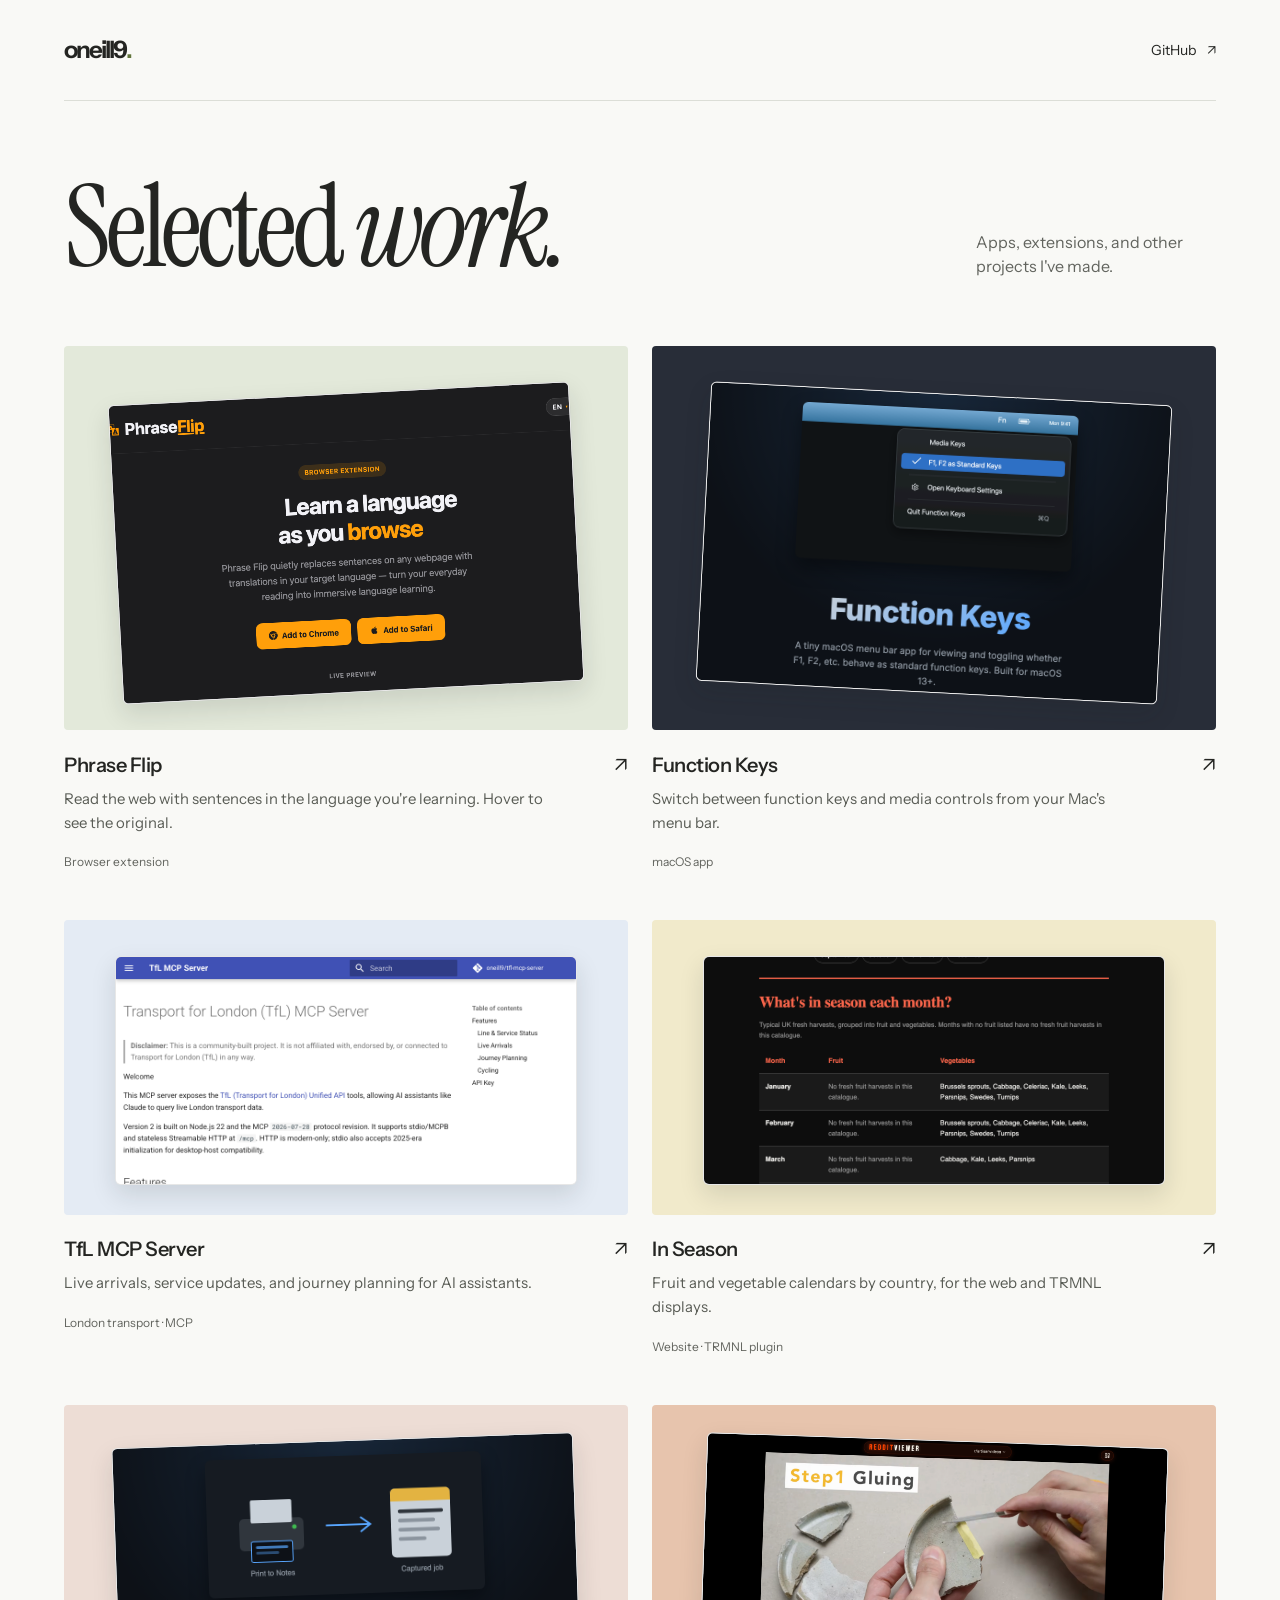
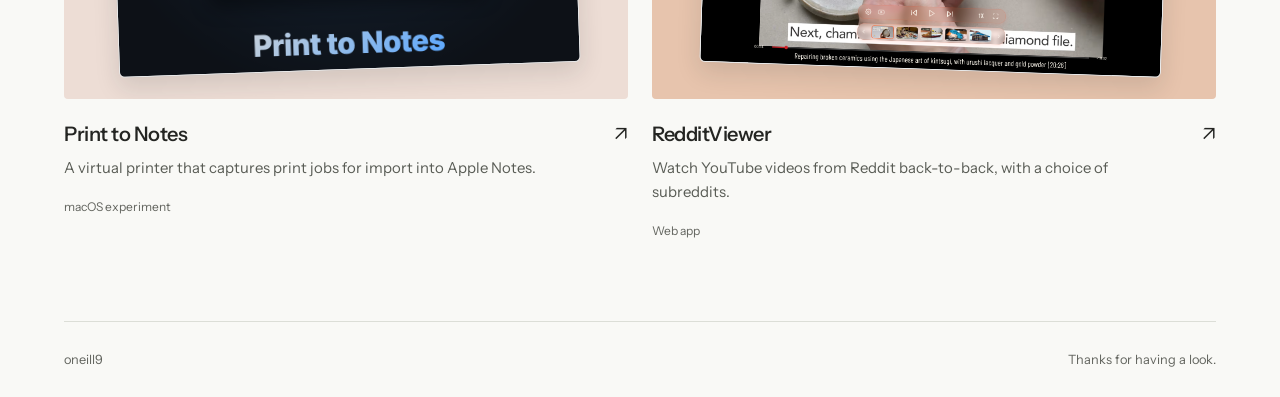
==== index.html @ 3490e756 "Show loaded pottery video in RedditViewer thumbnail" ====
<!DOCTYPE html>
<html lang="en">
<head>
    <meta charset="UTF-8">
    <meta name="viewport" content="width=device-width, initial-scale=1.0">
    <title>oneill9 | Selected work</title>
    <meta name="description" content="Apps, extensions, and other projects by oneill9. Phrase Flip, Function Keys, TfL MCP Server, In Season, Print to Notes, and RedditViewer.">
    <link rel="canonical" href="https://oneill9.github.io/">
    <meta property="og:title" content="oneill9 | Selected work">
    <meta property="og:description" content="Apps, extensions, and other projects I've made.">
    <meta property="og:type" content="website">
    <meta property="og:url" content="https://oneill9.github.io/">
    <link rel="preload" href="assets/fonts/InstrumentSerif-Regular.woff2" as="font" type="font/woff2" crossorigin>
    <link rel="preload" href="assets/fonts/InstrumentSans.woff2" as="font" type="font/woff2" crossorigin>
    <link rel="stylesheet" href="styles.css?v=reddit-kintsugi">
</head>
<body>
    <a class="skip-link" href="#work">Skip to projects</a>
    <div class="page">
        <header class="masthead">
            <span class="wordmark">oneill9<span class="wordmark-dot" aria-hidden="true">.</span></span>
            <a href="https://github.com/oneill9">GitHub <span aria-hidden="true">↗</span></a>
        </header>
        <main>
            <div class="intro">
                <h1>Selected <em>work.</em></h1>
                <p>Apps, extensions, and other projects I've made.</p>
            </div>
            <section class="projects" id="work" aria-label="Projects">
                <article class="project phrase-flip">
                    <a class="project-link" href="https://phraseflip.com/">
                        <div class="artwork phrase-art" aria-hidden="true">
                            <div class="preview-window"><img src="assets/previews/phrase-flip.png" alt="" width="1000" height="570" loading="eager" decoding="async"></div>
                        </div>
                        <div class="project-info">
                            <div class="project-title"><h2>Phrase Flip</h2><span class="visit-arrow" aria-hidden="true">↗</span></div>
                            <p>Read the web with sentences in the language you're learning. Hover to see the original.</p>
                            <span class="project-type">Browser extension</span>
                        </div>
                    </a>
                </article>
                <article class="project function-keys">
                    <a class="project-link" href="https://oneill9.github.io/function-keys/">
                        <div class="artwork keys-art" aria-hidden="true">
                            <div class="preview-window"><img src="assets/previews/function-keys.png" alt="" width="1000" height="680" loading="eager" decoding="async"></div>
                        </div>
                        <div class="project-info">
                            <div class="project-title"><h2>Function Keys</h2><span class="visit-arrow" aria-hidden="true">↗</span></div>
                            <p>Switch between function keys and media controls from your Mac's menu bar.</p>
                            <span class="project-type">macOS app</span>
                        </div>
                    </a>
                </article>
                <article class="project tfl">
                    <a class="project-link" href="https://oneill9.github.io/tfl-mcp-server/">
                        <div class="artwork tfl-art" aria-hidden="true">
                            <div class="preview-window"><img src="assets/previews/tfl.png" alt="" width="1000" height="680" loading="lazy" decoding="async"></div>
                        </div>
                        <div class="project-info">
                            <div class="project-title"><h2>TfL MCP Server</h2><span class="visit-arrow" aria-hidden="true">↗</span></div>
                            <p>Live arrivals, service updates, and journey planning for AI assistants.</p>
                            <span class="project-type">London transport · MCP</span>
                        </div>
                    </a>
                </article>
                <article class="project in-season">
                    <a class="project-link" href="https://oneill9.github.io/trmnl-in-season/">
                        <div class="artwork season-art" aria-hidden="true">
                            <div class="preview-window"><img src="assets/previews/in-season.png" alt="" width="1000" height="680" loading="lazy" decoding="async"></div>
                        </div>
                        <div class="project-info">
                            <div class="project-title"><h2>In Season</h2><span class="visit-arrow" aria-hidden="true">↗</span></div>
                            <p>Fruit and vegetable calendars by country, for the web and TRMNL displays.</p>
                            <span class="project-type">Website · TRMNL plugin</span>
                        </div>
                    </a>
                </article>
                <article class="project print-to-notes">
                    <a class="project-link" href="https://oneill9.github.io/print-to-notes/">
                        <div class="artwork notes-art" aria-hidden="true">
                            <div class="preview-window"><img src="assets/previews/print-to-notes.png" alt="" width="1000" height="680" loading="lazy" decoding="async"></div>
                        </div>
                        <div class="project-info">
                            <div class="project-title"><h2>Print to Notes</h2><span class="visit-arrow" aria-hidden="true">↗</span></div>
                            <p>A virtual printer that captures print jobs for import into Apple Notes.</p>
                            <span class="project-type">macOS experiment</span>
                        </div>
                    </a>
                </article>
                <article class="project reddit-viewer">
                    <a class="project-link" href="https://www.syntacticbrownsugar.tech/RedditViewer/">
                        <div class="artwork reddit-art" aria-hidden="true">
                            <div class="preview-window"><img src="assets/previews/reddit-viewer-kintsugi.png" alt="" width="1280" height="800" loading="lazy" decoding="async"></div>
                        </div>
                        <div class="project-info">
                            <div class="project-title"><h2>RedditViewer</h2><span class="visit-arrow" aria-hidden="true">↗</span></div>
                            <p>Watch YouTube videos from Reddit back-to-back, with a choice of subreddits.</p>
                            <span class="project-type">Web app</span>
                        </div>
                    </a>
                </article>
            </section>
        </main>
        <footer><span>oneill9</span><span>Thanks for having a look.</span></footer>
    </div>
</body>
</html>
---- styles.css ----
@font-face {
    font-family: "Instrument Sans";
    src: url("assets/fonts/InstrumentSans.woff2") format("woff2");
    font-style: normal;
    font-weight: 400 700;
    font-display: swap;
}

@font-face {
    font-family: "Instrument Serif";
    src: url("assets/fonts/InstrumentSerif-Regular.woff2") format("woff2");
    font-style: normal;
    font-weight: 400;
    font-display: swap;
}

@font-face {
    font-family: "Instrument Serif";
    src: url("assets/fonts/InstrumentSerif-Italic.woff2") format("woff2");
    font-style: italic;
    font-weight: 400;
    font-display: swap;
}

:root {
    color-scheme: light;
    font-family: "Instrument Sans", sans-serif;
    font-synthesis: none;
    background: #f9f9f6;
    color: #242522;
    line-height: 1.5;
    -webkit-font-smoothing: antialiased;
}

* { box-sizing: border-box; }
body { margin: 0; }
a { color: inherit; text-underline-offset: 0.25em; }
a:focus-visible { outline: 3px solid #3756d8; outline-offset: 7px; }
.page { max-width: 1440px; margin: auto; padding: 0 5%; }
.skip-link { position: absolute; top: -5rem; left: 1rem; padding: 1rem; background: #fff; z-index: 2; }
.skip-link:focus { top: 1rem; }
.masthead { display: flex; align-items: center; justify-content: space-between; padding: 2rem 0; border-bottom: 1px solid #dcded7; }
.wordmark { font-size: 1.5rem; font-weight: 650; letter-spacing: -0.08em; }
.wordmark-dot { color: #62763c; }
.masthead a { font-size: 0.875rem; text-decoration: none; }
.masthead a:hover { text-decoration: underline; }
.masthead a span { margin-left: 0.5rem; }
.intro { padding: 4.5rem 0 4rem; display: flex; justify-content: space-between; align-items: flex-end; gap: 2rem; }
h1 { font-family: "Instrument Serif", Georgia, serif; font-size: clamp(4.5rem, 9vw, 8.5rem); font-weight: 400; line-height: 0.95; letter-spacing: -0.045em; margin: 0; }
h1 em { font-weight: 400; }
.intro > p { max-width: 15rem; margin: 0 0 0.3rem; font-size: 1rem; color: #62645e; }
.projects { display: grid; grid-template-columns: repeat(6, minmax(0, 1fr)); gap: 3rem 1.5rem; }
.project { min-width: 0; grid-column: span 3; }
.project-link { display: block; text-decoration: none; border-radius: 3px; }
.artwork { height: clamp(14rem, 23vw, 20rem); position: relative; overflow: hidden; border-radius: 4px; }
.phrase-flip .artwork, .function-keys .artwork { height: clamp(19rem, 30vw, 26rem); }
.project-info { padding-top: 1.15rem; }
.project-title { display: flex; align-items: baseline; justify-content: space-between; gap: 1rem; }
h2 { margin: 0; font-size: 1.25rem; font-weight: 550; letter-spacing: -0.025em; }
.visit-arrow { font-size: 1.3rem; transition: transform 180ms ease; }
.project-link:hover .visit-arrow, .project-link:focus-visible .visit-arrow { transform: translate(3px, -3px); }
.project-link:hover h2 { text-decoration: underline; text-underline-offset: 0.2em; }
.project-info > p { margin: 0.5rem 0 0.8rem; max-width: 30rem; font-size: 0.93rem; color: #595c55; line-height: 1.6; }
.project-type { font-size: 0.75rem; color: #62645e; }
/* Page excerpts sit inside each coloured panel rather than filling it. */
.phrase-art { background: #e3e9da; }
.keys-art { background: #282d38; }
.tfl-art { background: #e4ebf4; }
.season-art { background: #f1eacb; }
.notes-art { background: #edddd5; }
.reddit-art { background: #e7c4ad; }
.preview-window { position: absolute; top: 12%; left: 9%; width: 82%; height: 78%; overflow: hidden; border: 1px solid #00000018; border-radius: 6px; background: #fff; box-shadow: 0 10px 25px #17221d20; transition: transform 220ms ease; }
.preview-window img { display: block; width: 100%; height: 100%; object-fit: cover; object-position: top; }
.reddit-art img { object-fit: contain; background: #000; }
.phrase-art .preview-window { transform: rotate(-3deg); }
.keys-art .preview-window { transform: rotate(3deg); }
.notes-art .preview-window { transform: rotate(-2deg); }
.reddit-art .preview-window { transform: rotate(2deg); }
.project-link:hover .preview-window, .project-link:focus-visible .preview-window { transform: translateY(-4px); }
footer { display: flex; justify-content: space-between; gap: 1rem; margin-top: 5rem; padding: 1.75rem 0; border-top: 1px solid #dcded7; color: #62645e; font-size: 0.8rem; }

@media (min-width: 1440px) {
    .artwork { height: 20rem; }
    .phrase-flip .artwork, .function-keys .artwork { height: 26rem; }
}

@media (max-width: 760px) {
    .intro { display: block; padding: 3rem 0; }
    .intro > p { max-width: none; margin-top: 1.5rem; }
    .projects { grid-template-columns: repeat(2, minmax(0, 1fr)); gap: 2.5rem 1.25rem; }
    .project { grid-column: span 1; }
    .phrase-flip { grid-column: 1 / -1; }
    .artwork, .function-keys .artwork { height: 17rem; }
    .phrase-flip .artwork { height: 22rem; }
}

@media (max-width: 480px) {
    .page { padding: 0 6%; }
    .masthead { padding: 1.4rem 0; }
    h1 { font-size: 4.6rem; }
    .projects { grid-template-columns: 1fr; }
    .phrase-flip { grid-column: auto; }
    .artwork, .function-keys .artwork { height: 18rem; }
    .phrase-flip .artwork { height: 20rem; }
    .preview-window { left: 7%; width: 86%; }
    footer { margin-top: 3rem; }
}

@media (prefers-reduced-motion: reduce) {
    *, *::before, *::after { transition: none !important; }
}
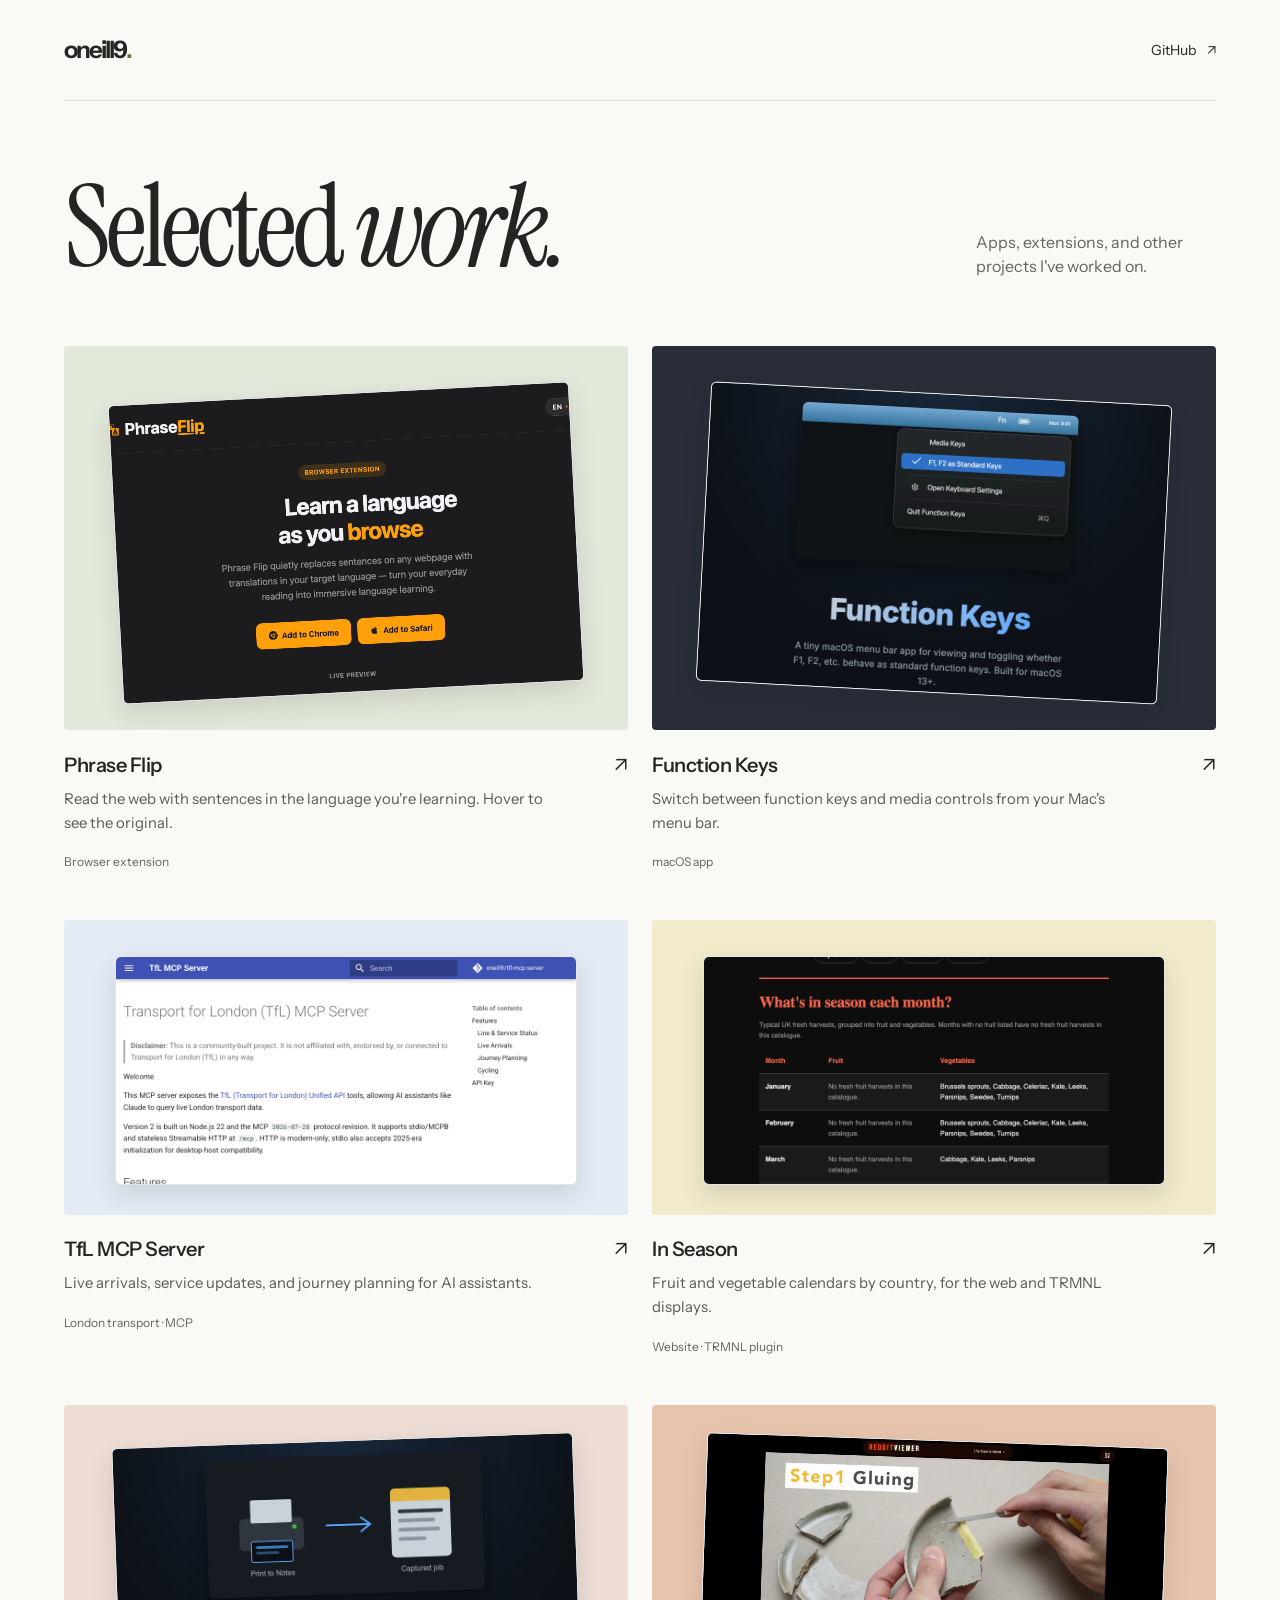
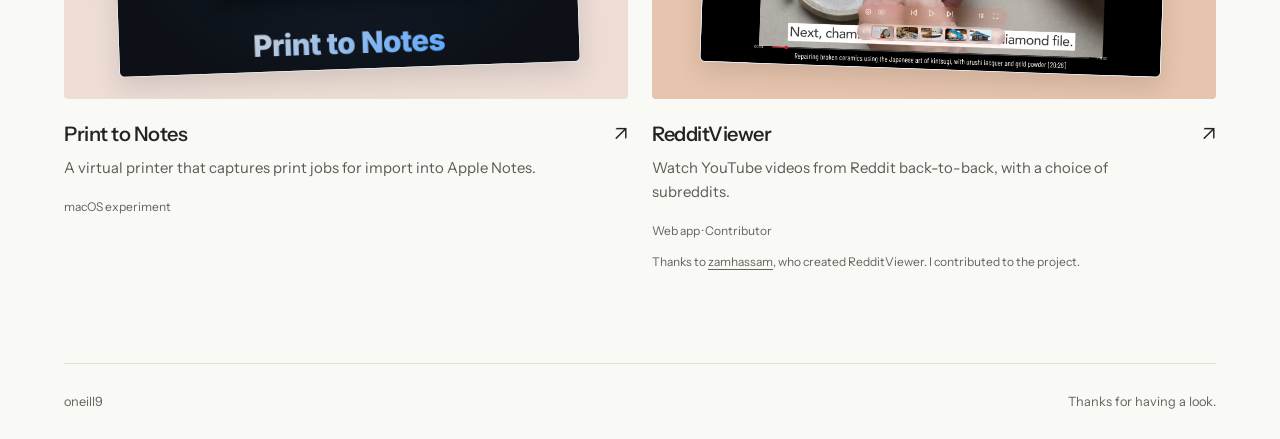
==== commit 4ff874dd: "Credit zamhassam for RedditViewer" ====
--- a/index.html
+++ b/index.html
@@ -7,7 +7,7 @@
     <meta name="description" content="Apps, extensions, and other projects by oneill9. Phrase Flip, Function Keys, TfL MCP Server, In Season, Print to Notes, and RedditViewer.">
     <link rel="canonical" href="https://oneill9.github.io/">
     <meta property="og:title" content="oneill9 | Selected work">
-    <meta property="og:description" content="Apps, extensions, and other projects I've made.">
+    <meta property="og:description" content="Apps, extensions, and other projects I've worked on.">
     <meta property="og:type" content="website">
     <meta property="og:url" content="https://oneill9.github.io/">
     <link rel="preload" href="assets/fonts/InstrumentSerif-Regular.woff2" as="font" type="font/woff2" crossorigin>
@@ -24,7 +24,7 @@
         <main>
             <div class="intro">
                 <h1>Selected <em>work.</em></h1>
-                <p>Apps, extensions, and other projects I've made.</p>
+                <p>Apps, extensions, and other projects I've worked on.</p>
             </div>
             <section class="projects" id="work" aria-label="Projects">
                 <article class="project phrase-flip">
@@ -95,9 +95,10 @@
                         <div class="project-info">
                             <div class="project-title"><h2>RedditViewer</h2><span class="visit-arrow" aria-hidden="true">↗</span></div>
                             <p>Watch YouTube videos from Reddit back-to-back, with a choice of subreddits.</p>
-                            <span class="project-type">Web app</span>
+                            <span class="project-type">Web app · Contributor</span>
                         </div>
                     </a>
+                    <p class="project-type">Thanks to <a href="https://github.com/zamhassam">zamhassam</a>, who created RedditViewer. I contributed to the project.</p>
                 </article>
             </section>
         </main>
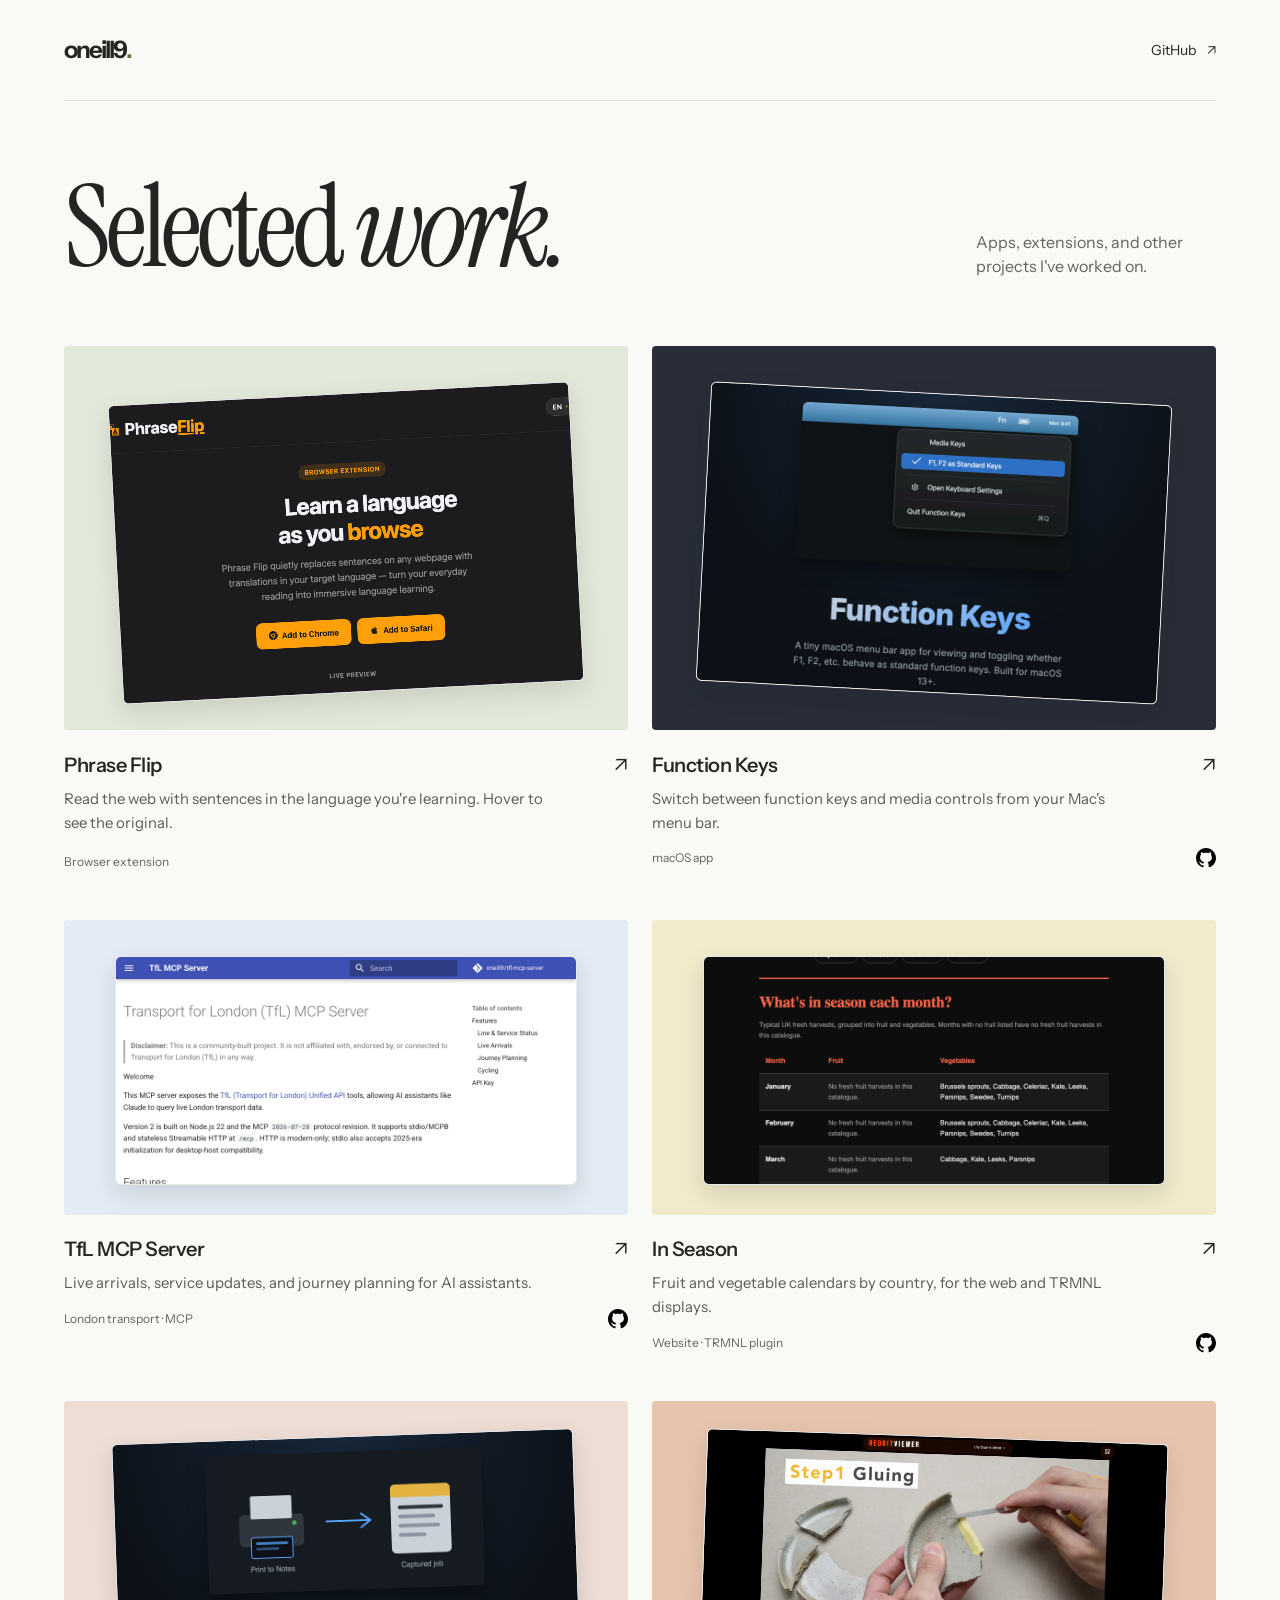
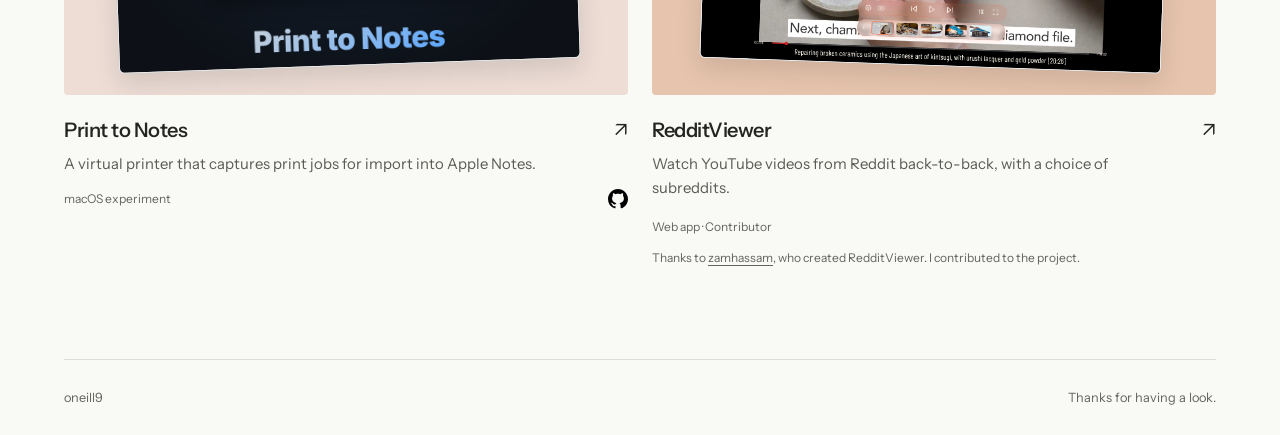
==== commit e0f9ed1d: "Link public project repositories with GitHub icons" ====
--- a/index.html
+++ b/index.html
@@ -12,7 +12,7 @@
     <meta property="og:url" content="https://oneill9.github.io/">
     <link rel="preload" href="assets/fonts/InstrumentSerif-Regular.woff2" as="font" type="font/woff2" crossorigin>
     <link rel="preload" href="assets/fonts/InstrumentSans.woff2" as="font" type="font/woff2" crossorigin>
-    <link rel="stylesheet" href="styles.css?v=reddit-kintsugi">
+    <link rel="stylesheet" href="styles.css?v=repo-links">
 </head>
 <body>
     <a class="skip-link" href="#work">Skip to projects</a>
@@ -47,9 +47,14 @@
                         <div class="project-info">
                             <div class="project-title"><h2>Function Keys</h2><span class="visit-arrow" aria-hidden="true">↗</span></div>
                             <p>Switch between function keys and media controls from your Mac's menu bar.</p>
-                            <span class="project-type">macOS app</span>
                         </div>
                     </a>
+                    <div class="project-meta">
+                        <span class="project-type">macOS app</span>
+                        <a class="repo-link" href="https://github.com/oneill9/function-keys" aria-label="Function Keys repository on GitHub" title="View repository on GitHub">
+                            <img src="assets/icons/github.svg" alt="" width="20" height="20">
+                        </a>
+                    </div>
                 </article>
                 <article class="project tfl">
                     <a class="project-link" href="https://oneill9.github.io/tfl-mcp-server/">
@@ -59,9 +64,14 @@
                         <div class="project-info">
                             <div class="project-title"><h2>TfL MCP Server</h2><span class="visit-arrow" aria-hidden="true">↗</span></div>
                             <p>Live arrivals, service updates, and journey planning for AI assistants.</p>
-                            <span class="project-type">London transport · MCP</span>
                         </div>
                     </a>
+                    <div class="project-meta">
+                        <span class="project-type">London transport · MCP</span>
+                        <a class="repo-link" href="https://github.com/oneill9/tfl-mcp-server" aria-label="TfL MCP Server repository on GitHub" title="View repository on GitHub">
+                            <img src="assets/icons/github.svg" alt="" width="20" height="20">
+                        </a>
+                    </div>
                 </article>
                 <article class="project in-season">
                     <a class="project-link" href="https://oneill9.github.io/trmnl-in-season/">
@@ -71,9 +81,14 @@
                         <div class="project-info">
                             <div class="project-title"><h2>In Season</h2><span class="visit-arrow" aria-hidden="true">↗</span></div>
                             <p>Fruit and vegetable calendars by country, for the web and TRMNL displays.</p>
-                            <span class="project-type">Website · TRMNL plugin</span>
                         </div>
                     </a>
+                    <div class="project-meta">
+                        <span class="project-type">Website · TRMNL plugin</span>
+                        <a class="repo-link" href="https://github.com/oneill9/trmnl-in-season" aria-label="In Season repository on GitHub" title="View repository on GitHub">
+                            <img src="assets/icons/github.svg" alt="" width="20" height="20">
+                        </a>
+                    </div>
                 </article>
                 <article class="project print-to-notes">
                     <a class="project-link" href="https://oneill9.github.io/print-to-notes/">
@@ -83,9 +98,14 @@
                         <div class="project-info">
                             <div class="project-title"><h2>Print to Notes</h2><span class="visit-arrow" aria-hidden="true">↗</span></div>
                             <p>A virtual printer that captures print jobs for import into Apple Notes.</p>
-                            <span class="project-type">macOS experiment</span>
                         </div>
                     </a>
+                    <div class="project-meta">
+                        <span class="project-type">macOS experiment</span>
+                        <a class="repo-link" href="https://github.com/oneill9/print-to-notes" aria-label="Print to Notes repository on GitHub" title="View repository on GitHub">
+                            <img src="assets/icons/github.svg" alt="" width="20" height="20">
+                        </a>
+                    </div>
                 </article>
                 <article class="project reddit-viewer">
                     <a class="project-link" href="https://www.syntacticbrownsugar.tech/RedditViewer/">
--- a/styles.css
+++ b/styles.css
@@ -62,6 +62,10 @@
 .project-link:hover h2 { text-decoration: underline; text-underline-offset: 0.2em; }
 .project-info > p { margin: 0.5rem 0 0.8rem; max-width: 30rem; font-size: 0.93rem; color: #595c55; line-height: 1.6; }
 .project-type { font-size: 0.75rem; color: #62645e; }
+.project-meta { display: flex; align-items: center; justify-content: space-between; gap: 1rem; }
+.repo-link { display: inline-flex; align-items: center; justify-content: center; flex-shrink: 0; width: 36px; height: 36px; margin: -8px -8px -8px 0; border-radius: 50%; }
+.repo-link:hover { background: #e9ebe4; }
+.repo-link img { display: block; }
 /* Page excerpts sit inside each coloured panel rather than filling it. */
 .phrase-art { background: #e3e9da; }
 .keys-art { background: #282d38; }
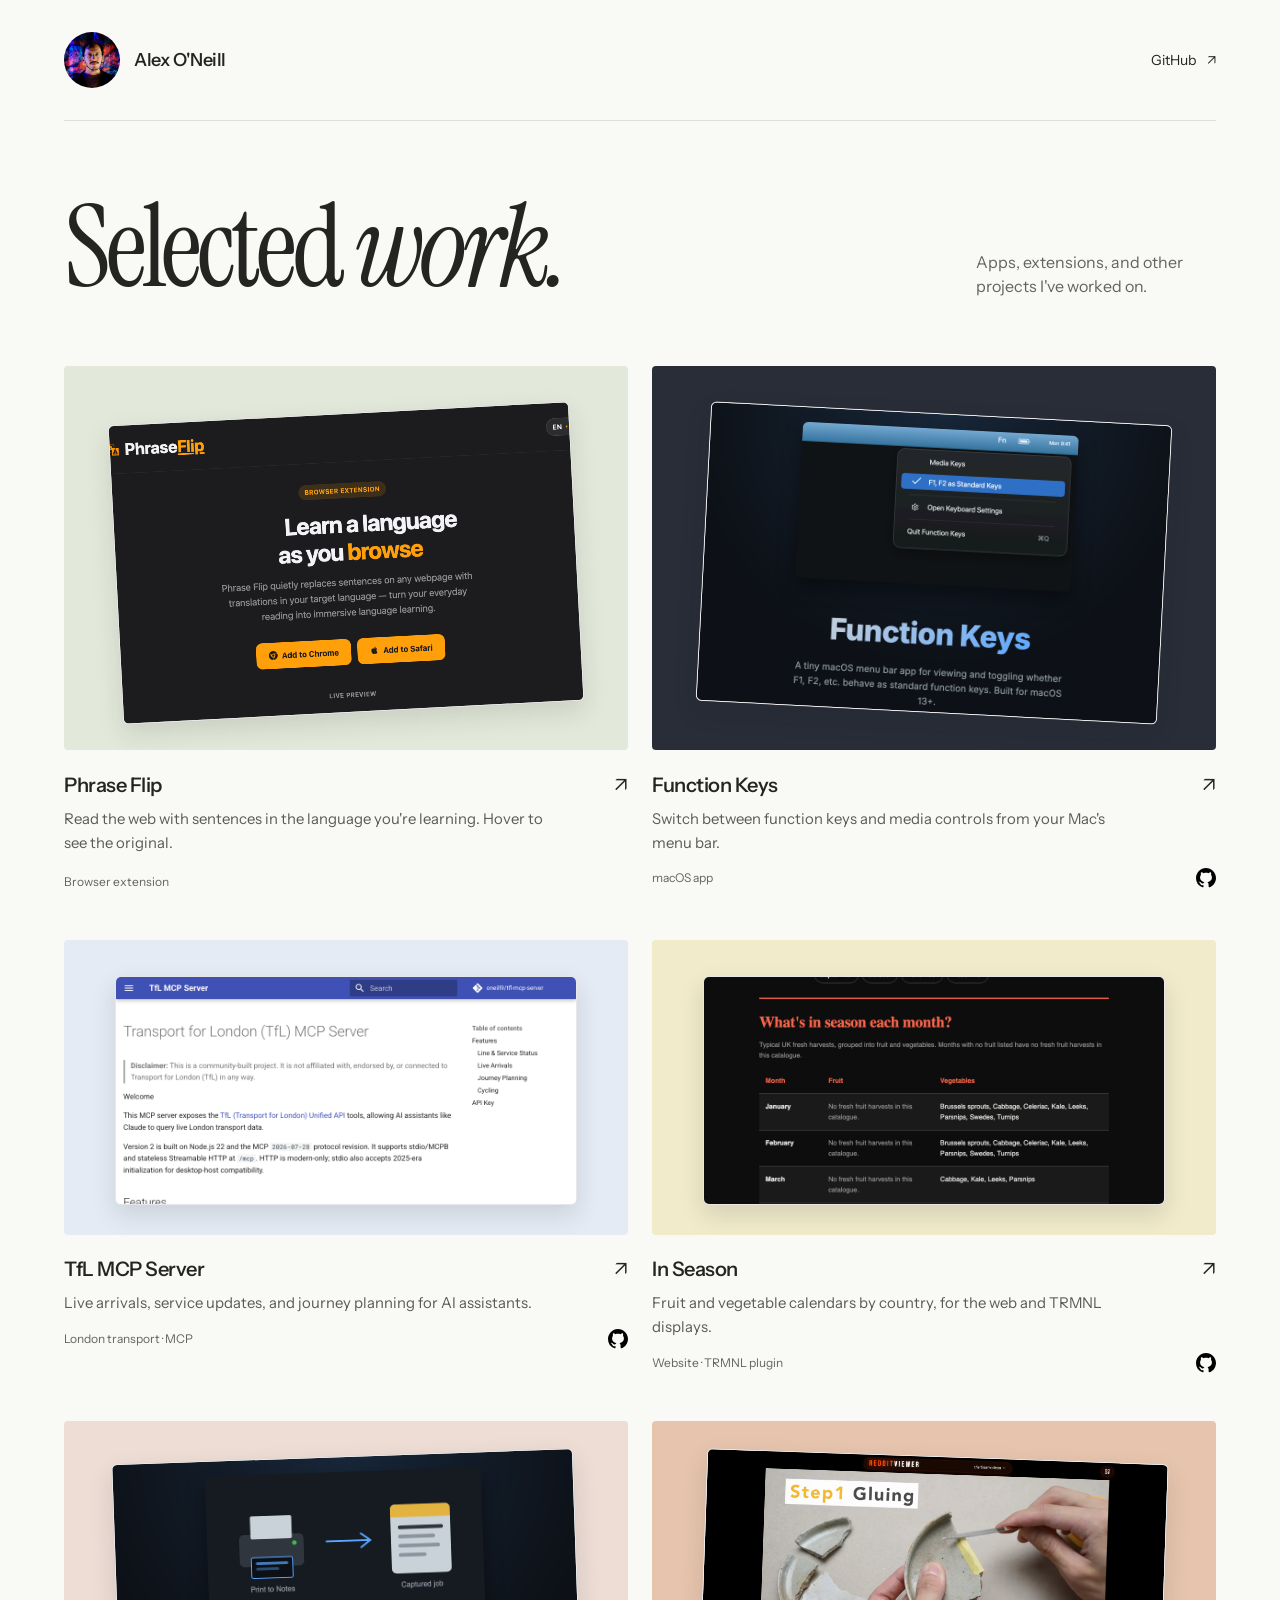
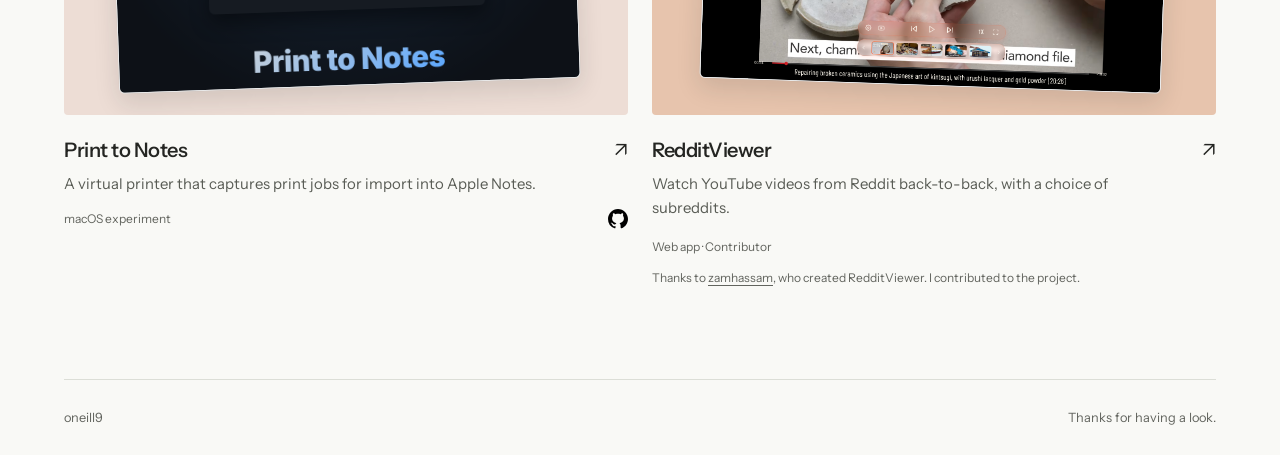
==== commit ae666efa: "Add profile portrait and Alex O'Neill header" ====
--- a/index.html
+++ b/index.html
@@ -3,22 +3,25 @@
 <head>
     <meta charset="UTF-8">
     <meta name="viewport" content="width=device-width, initial-scale=1.0">
-    <title>oneill9 | Selected work</title>
-    <meta name="description" content="Apps, extensions, and other projects by oneill9. Phrase Flip, Function Keys, TfL MCP Server, In Season, Print to Notes, and RedditViewer.">
+    <title>Alex O'Neill | Selected work</title>
+    <meta name="description" content="Apps, extensions, and other projects by Alex O'Neill. Phrase Flip, Function Keys, TfL MCP Server, In Season, Print to Notes, and RedditViewer.">
     <link rel="canonical" href="https://oneill9.github.io/">
-    <meta property="og:title" content="oneill9 | Selected work">
+    <meta property="og:title" content="Alex O'Neill | Selected work">
     <meta property="og:description" content="Apps, extensions, and other projects I've worked on.">
     <meta property="og:type" content="website">
     <meta property="og:url" content="https://oneill9.github.io/">
     <link rel="preload" href="assets/fonts/InstrumentSerif-Regular.woff2" as="font" type="font/woff2" crossorigin>
     <link rel="preload" href="assets/fonts/InstrumentSans.woff2" as="font" type="font/woff2" crossorigin>
-    <link rel="stylesheet" href="styles.css?v=repo-links">
+    <link rel="stylesheet" href="styles.css?v=profile">
 </head>
 <body>
     <a class="skip-link" href="#work">Skip to projects</a>
     <div class="page">
         <header class="masthead">
-            <span class="wordmark">oneill9<span class="wordmark-dot" aria-hidden="true">.</span></span>
+            <div class="identity">
+                <span class="portrait"><img src="assets/images/alex-oneill.jpg" alt="Alex O'Neill" width="2000" height="1333" decoding="async"></span>
+                <span class="wordmark">Alex O'Neill</span>
+            </div>
             <a href="https://github.com/oneill9">GitHub <span aria-hidden="true">↗</span></a>
         </header>
         <main>
--- a/styles.css
+++ b/styles.css
@@ -40,8 +40,10 @@
 .skip-link { position: absolute; top: -5rem; left: 1rem; padding: 1rem; background: #fff; z-index: 2; }
 .skip-link:focus { top: 1rem; }
 .masthead { display: flex; align-items: center; justify-content: space-between; padding: 2rem 0; border-bottom: 1px solid #dcded7; }
-.wordmark { font-size: 1.5rem; font-weight: 650; letter-spacing: -0.08em; }
-.wordmark-dot { color: #62763c; }
+.identity { display: flex; align-items: center; gap: 0.9rem; }
+.portrait { display: block; width: 3.5rem; height: 3.5rem; flex-shrink: 0; overflow: hidden; border-radius: 50%; }
+.portrait img { display: block; width: 100%; height: 100%; object-fit: cover; object-position: 40% 36%; transform: scale(2); transform-origin: 40% 36%; }
+.wordmark { font-size: 1.125rem; font-weight: 550; letter-spacing: -0.025em; }
 .masthead a { font-size: 0.875rem; text-decoration: none; }
 .masthead a:hover { text-decoration: underline; }
 .masthead a span { margin-left: 0.5rem; }
@@ -101,6 +103,8 @@
 @media (max-width: 480px) {
     .page { padding: 0 6%; }
     .masthead { padding: 1.4rem 0; }
+    .identity { gap: 0.7rem; }
+    .portrait { width: 3rem; height: 3rem; }
     h1 { font-size: 4.6rem; }
     .projects { grid-template-columns: 1fr; }
     .phrase-flip { grid-column: auto; }
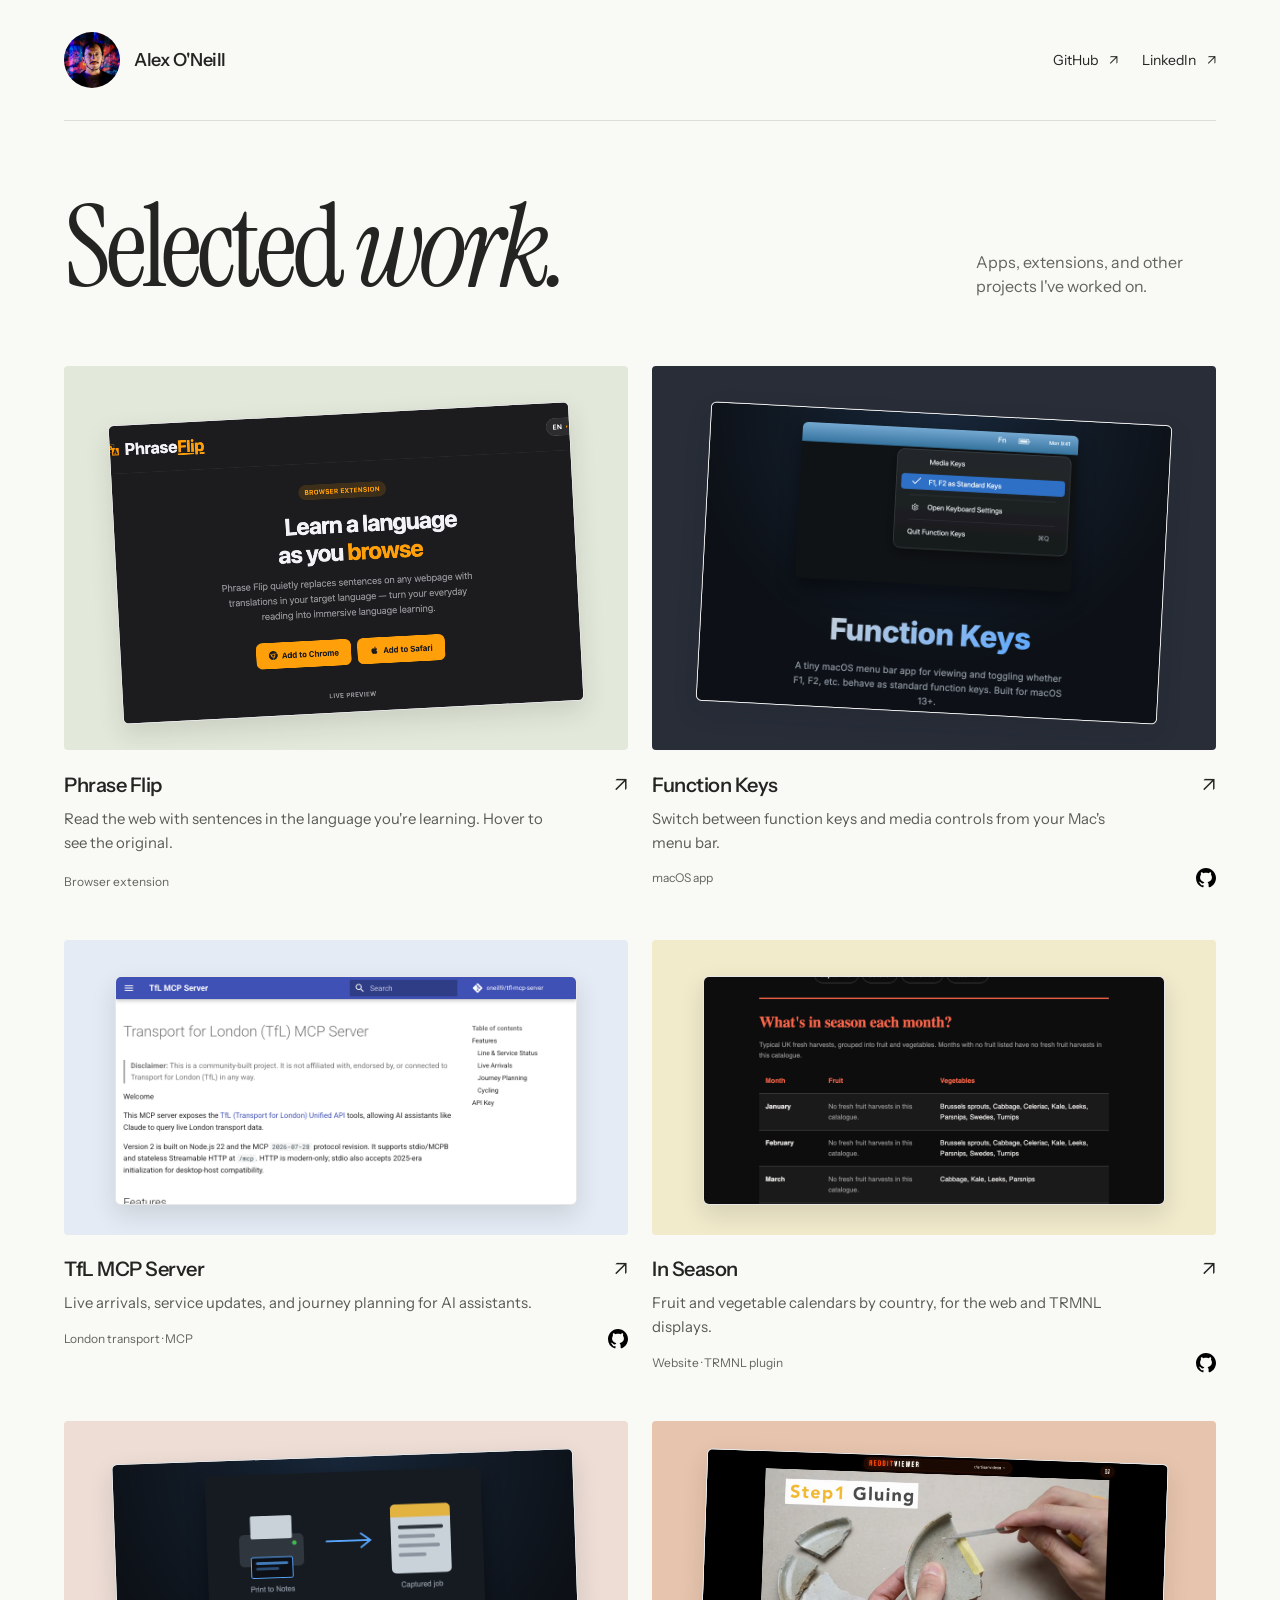
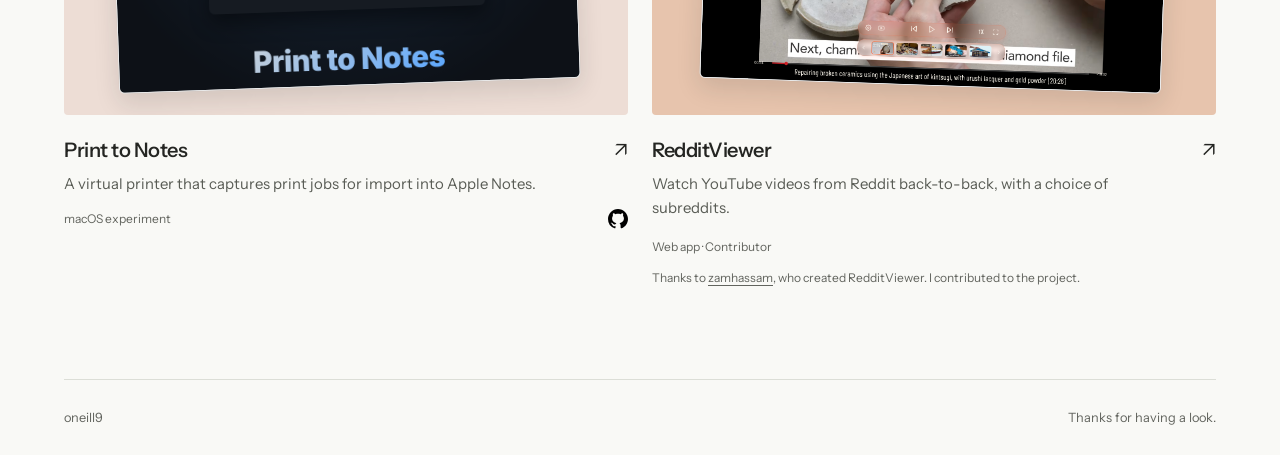
==== commit 02b22488: "Link LinkedIn profile from the masthead Co-Authored-By: Claude Opus 5.5 <noreply@anthropic.com>" ====
--- a/index.html
+++ b/index.html
@@ -1,6 +1,16 @@
 <!DOCTYPE html>
 <html lang="en">
 <head>
+    <script async src="https://www.googletagmanager.com/gtag/js?id=G-XNZL626J9H"></script>
+    <script>
+        window.dataLayer = window.dataLayer || [];
+        function gtag(){dataLayer.push(arguments);}
+        gtag('js', new Date());
+        gtag('config', 'G-XNZL626J9H', {
+            cookie_path: '/',
+            cookie_prefix: 'oneill9_portfolio'
+        });
+    </script>
     <meta charset="UTF-8">
     <meta name="viewport" content="width=device-width, initial-scale=1.0">
     <title>Alex O'Neill | Selected work</title>
@@ -10,6 +20,23 @@
     <meta property="og:description" content="Apps, extensions, and other projects I've worked on.">
     <meta property="og:type" content="website">
     <meta property="og:url" content="https://oneill9.github.io/">
+    <meta property="og:image" content="https://oneill9.github.io/assets/images/social-preview.jpg">
+    <meta property="og:image:width" content="1200">
+    <meta property="og:image:height" content="630">
+    <meta property="og:image:alt" content="Alex O'Neill standing in front of colourful projected lights">
+    <meta name="twitter:card" content="summary_large_image">
+    <link rel="icon" href="assets/icons/favicon.svg" type="image/svg+xml">
+    <link rel="apple-touch-icon" href="assets/icons/apple-touch-icon.png">
+    <script type="application/ld+json">
+        {
+            "@context": "https://schema.org",
+            "@type": "Person",
+            "name": "Alex O'Neill",
+            "url": "https://oneill9.github.io/",
+            "image": "https://oneill9.github.io/assets/images/alex-oneill.jpg",
+            "sameAs": ["https://github.com/oneill9", "https://www.linkedin.com/in/alexanderoneill/"]
+        }
+    </script>
     <link rel="preload" href="assets/fonts/InstrumentSerif-Regular.woff2" as="font" type="font/woff2" crossorigin>
     <link rel="preload" href="assets/fonts/InstrumentSans.woff2" as="font" type="font/woff2" crossorigin>
     <link rel="stylesheet" href="styles.css?v=profile">
@@ -22,7 +49,10 @@
                 <span class="portrait"><img src="assets/images/alex-oneill.jpg" alt="Alex O'Neill" width="2000" height="1333" decoding="async"></span>
                 <span class="wordmark">Alex O'Neill</span>
             </div>
-            <a href="https://github.com/oneill9">GitHub <span aria-hidden="true">↗</span></a>
+            <nav class="profiles" aria-label="Profiles">
+                <a href="https://github.com/oneill9">GitHub <span aria-hidden="true">↗</span></a>
+                <a href="https://www.linkedin.com/in/alexanderoneill/">LinkedIn <span aria-hidden="true">↗</span></a>
+            </nav>
         </header>
         <main>
             <div class="intro">
--- a/styles.css
+++ b/styles.css
@@ -44,9 +44,10 @@
 .portrait { display: block; width: 3.5rem; height: 3.5rem; flex-shrink: 0; overflow: hidden; border-radius: 50%; }
 .portrait img { display: block; width: 100%; height: 100%; object-fit: cover; object-position: 40% 36%; transform: scale(2); transform-origin: 40% 36%; }
 .wordmark { font-size: 1.125rem; font-weight: 550; letter-spacing: -0.025em; }
+.profiles { display: flex; gap: 1.5rem; }
 .masthead a { font-size: 0.875rem; text-decoration: none; }
 .masthead a:hover { text-decoration: underline; }
-.masthead a span { margin-left: 0.5rem; }
+.masthead a span[aria-hidden] { margin-left: 0.5rem; }
 .intro { padding: 4.5rem 0 4rem; display: flex; justify-content: space-between; align-items: flex-end; gap: 2rem; }
 h1 { font-family: "Instrument Serif", Georgia, serif; font-size: clamp(4.5rem, 9vw, 8.5rem); font-weight: 400; line-height: 0.95; letter-spacing: -0.045em; margin: 0; }
 h1 em { font-weight: 400; }
@@ -104,6 +105,7 @@
     .page { padding: 0 6%; }
     .masthead { padding: 1.4rem 0; }
     .identity { gap: 0.7rem; }
+    .profiles { gap: 1rem; }
     .portrait { width: 3rem; height: 3rem; }
     h1 { font-size: 4.6rem; }
     .projects { grid-template-columns: 1fr; }
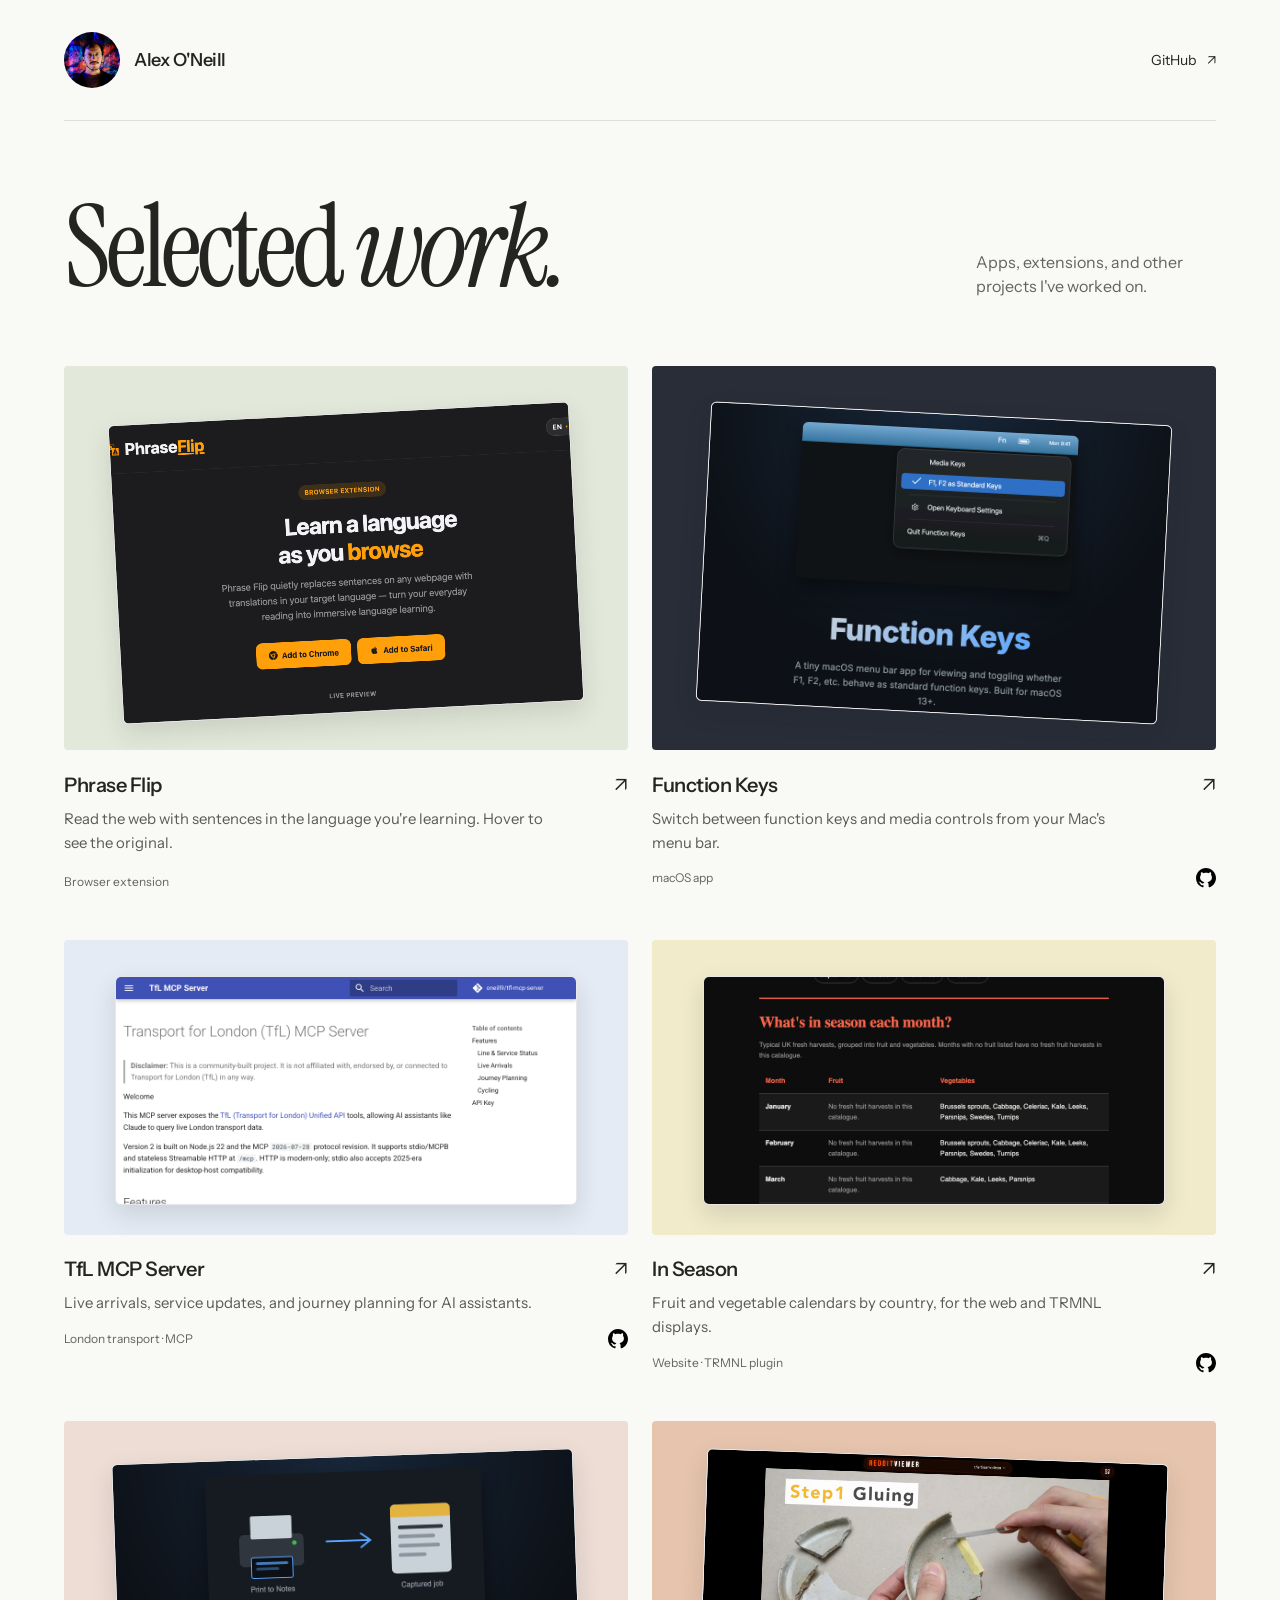
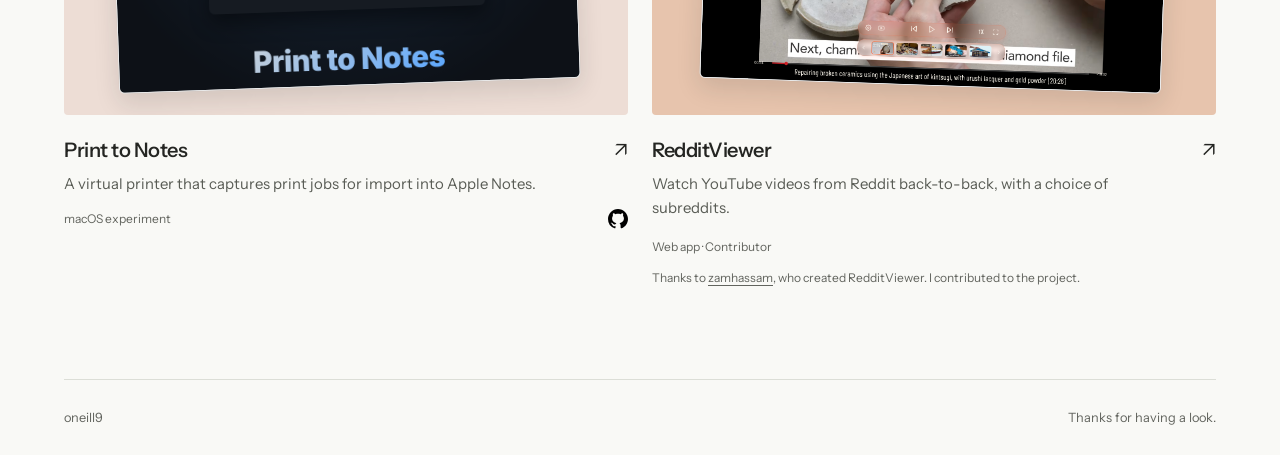
==== commit 3e642734: "Add favicon, link previews, structured data, and 404 page Shared links now show a cropped portrait. " ====
--- a/index.html
+++ b/index.html
@@ -34,7 +34,7 @@
             "name": "Alex O'Neill",
             "url": "https://oneill9.github.io/",
             "image": "https://oneill9.github.io/assets/images/alex-oneill.jpg",
-            "sameAs": ["https://github.com/oneill9", "https://www.linkedin.com/in/alexanderoneill/"]
+            "sameAs": ["https://github.com/oneill9"]
         }
     </script>
     <link rel="preload" href="assets/fonts/InstrumentSerif-Regular.woff2" as="font" type="font/woff2" crossorigin>
@@ -49,10 +49,7 @@
                 <span class="portrait"><img src="assets/images/alex-oneill.jpg" alt="Alex O'Neill" width="2000" height="1333" decoding="async"></span>
                 <span class="wordmark">Alex O'Neill</span>
             </div>
-            <nav class="profiles" aria-label="Profiles">
-                <a href="https://github.com/oneill9">GitHub <span aria-hidden="true">↗</span></a>
-                <a href="https://www.linkedin.com/in/alexanderoneill/">LinkedIn <span aria-hidden="true">↗</span></a>
-            </nav>
+            <a href="https://github.com/oneill9">GitHub <span aria-hidden="true">↗</span></a>
         </header>
         <main>
             <div class="intro">
--- a/styles.css
+++ b/styles.css
@@ -44,7 +44,6 @@
 .portrait { display: block; width: 3.5rem; height: 3.5rem; flex-shrink: 0; overflow: hidden; border-radius: 50%; }
 .portrait img { display: block; width: 100%; height: 100%; object-fit: cover; object-position: 40% 36%; transform: scale(2); transform-origin: 40% 36%; }
 .wordmark { font-size: 1.125rem; font-weight: 550; letter-spacing: -0.025em; }
-.profiles { display: flex; gap: 1.5rem; }
 .masthead a { font-size: 0.875rem; text-decoration: none; }
 .masthead a:hover { text-decoration: underline; }
 .masthead a span[aria-hidden] { margin-left: 0.5rem; }
@@ -105,7 +104,6 @@
     .page { padding: 0 6%; }
     .masthead { padding: 1.4rem 0; }
     .identity { gap: 0.7rem; }
-    .profiles { gap: 1rem; }
     .portrait { width: 3rem; height: 3rem; }
     h1 { font-size: 4.6rem; }
     .projects { grid-template-columns: 1fr; }
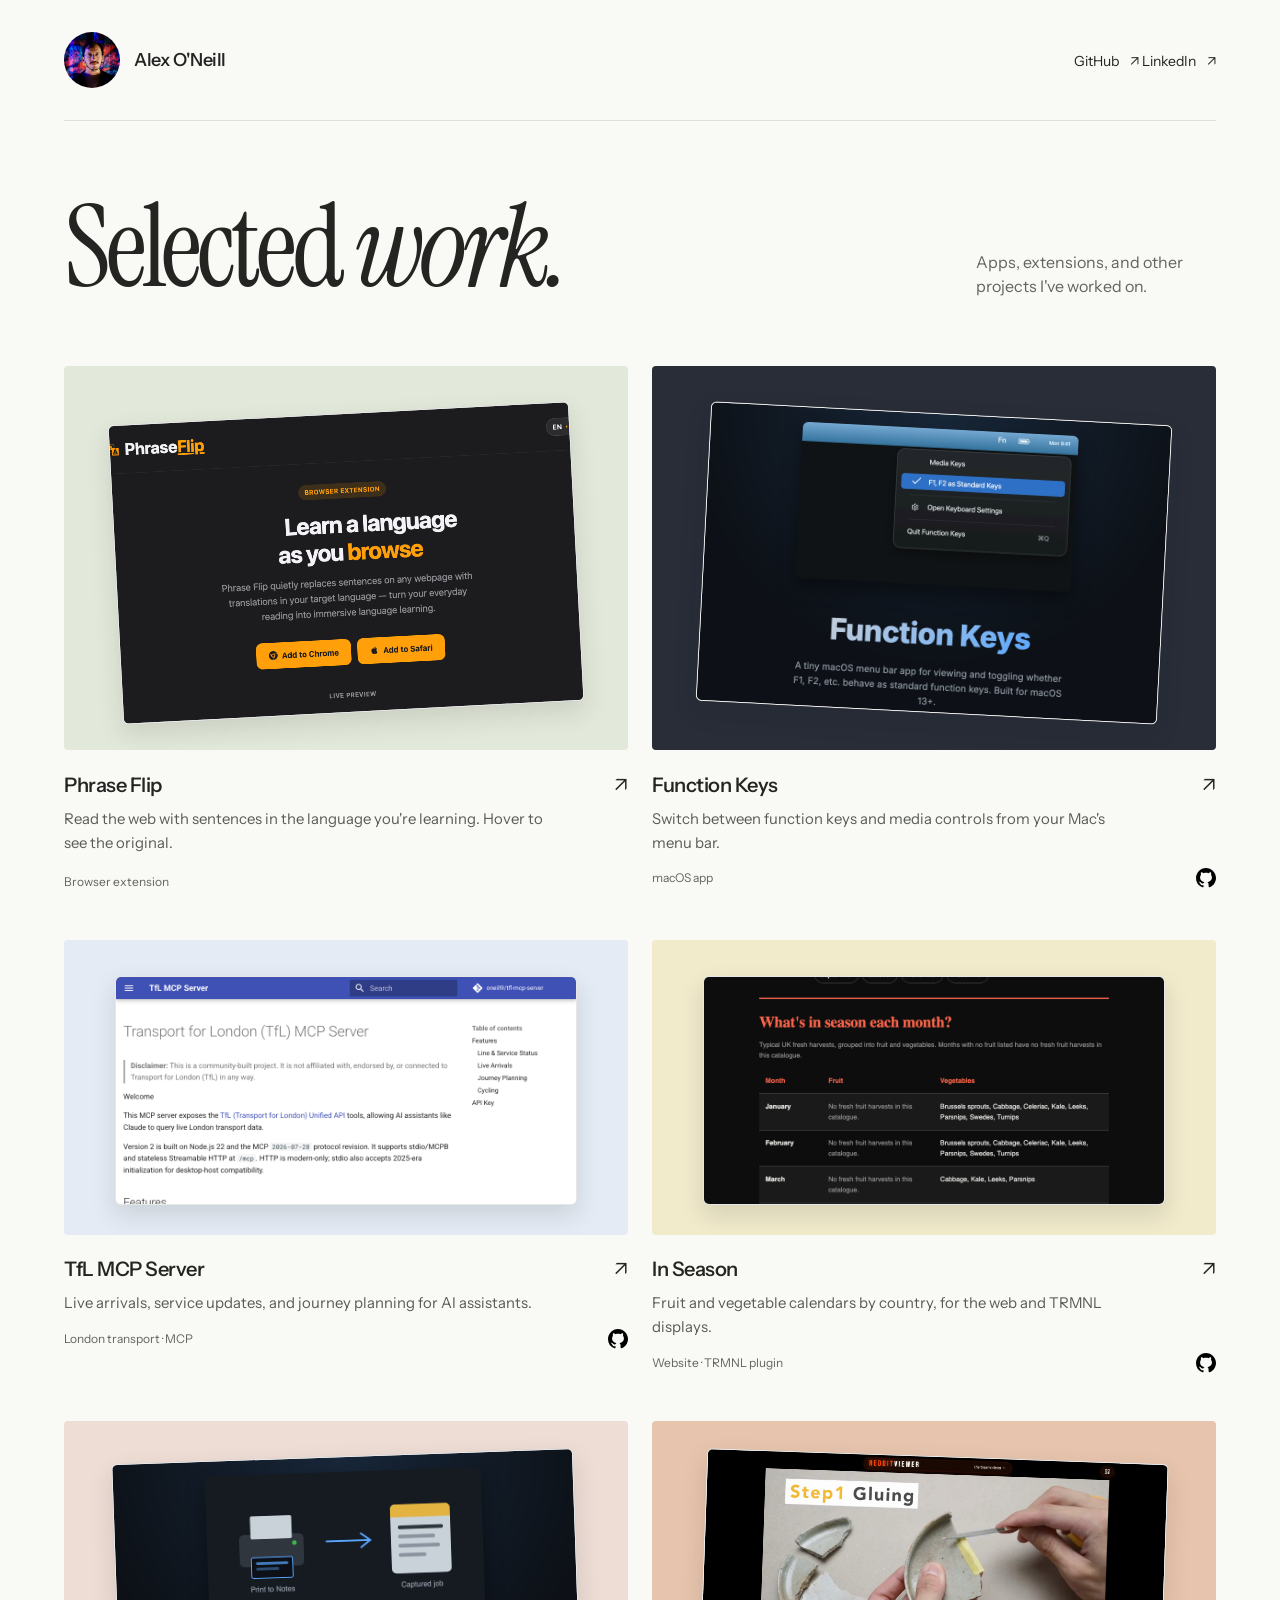
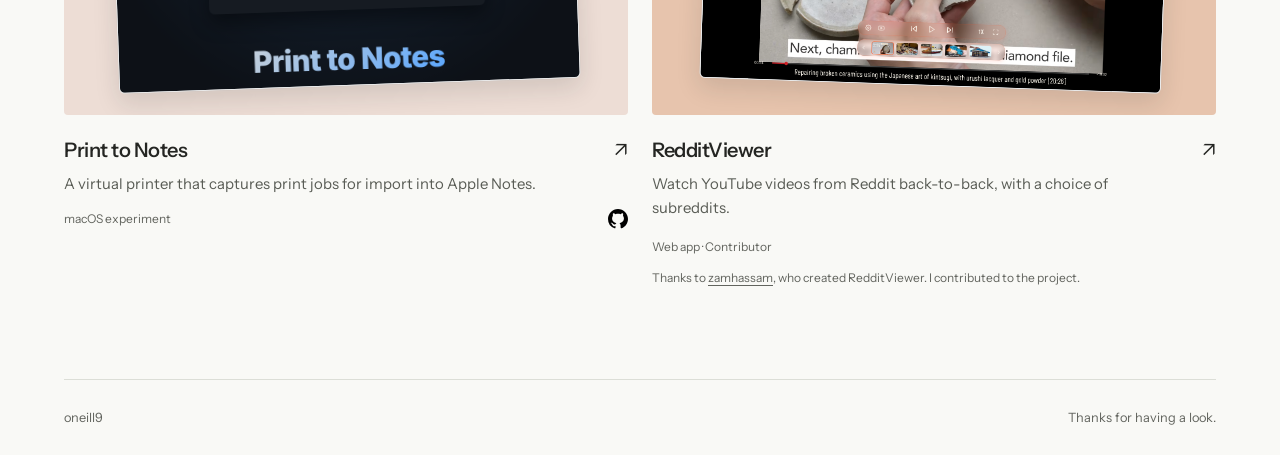
==== commit cbed1f1c: "fix(analytics): use dedicated GA4 measurement ID for portfolio" ====
--- a/index.html
+++ b/index.html
@@ -1,12 +1,12 @@
 <!DOCTYPE html>
 <html lang="en">
 <head>
-    <script async src="https://www.googletagmanager.com/gtag/js?id=G-XNZL626J9H"></script>
+    <script async src="https://www.googletagmanager.com/gtag/js?id=G-G0WZ5BYB00"></script>
     <script>
         window.dataLayer = window.dataLayer || [];
         function gtag(){dataLayer.push(arguments);}
         gtag('js', new Date());
-        gtag('config', 'G-XNZL626J9H', {
+        gtag('config', 'G-G0WZ5BYB00', {
             cookie_path: '/',
             cookie_prefix: 'oneill9_portfolio'
         });
@@ -34,7 +34,7 @@
             "name": "Alex O'Neill",
             "url": "https://oneill9.github.io/",
             "image": "https://oneill9.github.io/assets/images/alex-oneill.jpg",
-            "sameAs": ["https://github.com/oneill9"]
+            "sameAs": ["https://github.com/oneill9", "https://www.linkedin.com/in/alexanderoneill/"]
         }
     </script>
     <link rel="preload" href="assets/fonts/InstrumentSerif-Regular.woff2" as="font" type="font/woff2" crossorigin>
@@ -49,7 +49,10 @@
                 <span class="portrait"><img src="assets/images/alex-oneill.jpg" alt="Alex O'Neill" width="2000" height="1333" decoding="async"></span>
                 <span class="wordmark">Alex O'Neill</span>
             </div>
-            <a href="https://github.com/oneill9">GitHub <span aria-hidden="true">↗</span></a>
+            <nav class="profiles" aria-label="Profiles">
+                <a href="https://github.com/oneill9">GitHub <span aria-hidden="true">↗</span></a>
+                <a href="https://www.linkedin.com/in/alexanderoneill/">LinkedIn <span aria-hidden="true">↗</span></a>
+            </nav>
         </header>
         <main>
             <div class="intro">
